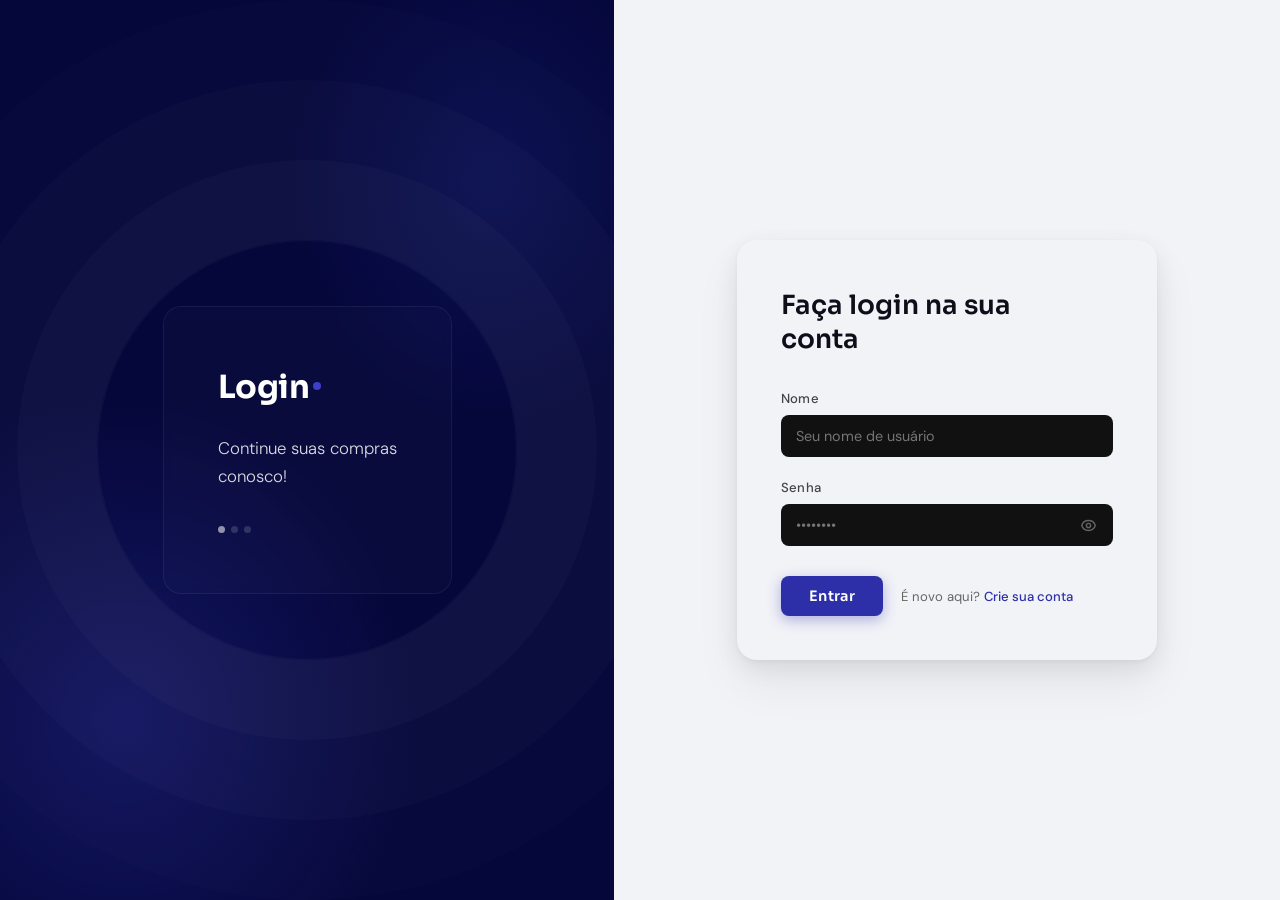
==== index.html @ e55c3688 "adicionando os arquivos" ====
<!DOCTYPE html>
<html lang="pt-BR">
<head>
  <meta charset="UTF-8" />
  <meta name="viewport" content="width=device-width, initial-scale=1.0"/>
  <title>Login</title>
  <link href="https://fonts.googleapis.com/css2?family=Sora:wght@300;400;600;700&family=DM+Sans:wght@300;400;500&display=swap" rel="stylesheet"/>
  <link rel="stylesheet" href="style.css"/>
</head>
<body>

  <!-- LEFT -->
  <section class="left">
    <div class="left-inner">
      <div class="brand">Login<span></span></div>
      <p class="tagline">Continue suas compras<br>conosco!</p>
      <div class="dots">
        <i></i><i></i><i></i>
      </div>
    </div>
  </section>

  <!-- RIGHT -->
  <section class="right">
    <div class="card">
      <h1 class="card-title">Faça login na sua<br>conta</h1>

      <div class="form-group">
        <label for="nome">Nome</label>
        <div class="input-wrap">
          <input type="text" id="nome" placeholder="Seu nome de usuário" autocomplete="username"/>
        </div>
      </div>

      <div class="form-group">
        <label for="senha">Senha</label>
        <div class="input-wrap">
          <input type="password" id="senha" placeholder="••••••••" autocomplete="current-password"/>
          <button class="eye-btn" type="button" aria-label="Mostrar senha" onclick="toggleSenha(this)">
            <svg id="eye-icon" xmlns="http://www.w3.org/2000/svg" fill="none" viewBox="0 0 24 24" stroke="currentColor" stroke-width="2">
              <path stroke-linecap="round" stroke-linejoin="round" d="M15 12a3 3 0 11-6 0 3 3 0 016 0z"/>
              <path stroke-linecap="round" stroke-linejoin="round" d="M2.458 12C3.732 7.943 7.523 5 12 5c4.477 0 8.268 2.943 9.542 7-1.274 4.057-5.065 7-9.542 7-4.477 0-8.268-2.943-9.542-7z"/>
            </svg>
          </button>
        </div>
      </div>

      <div class="form-footer">
        <a href="inicio.html" class="btn-login">Entrar</a>
        <p class="signup-link">É novo aqui? <a href="cadastro.html">Crie sua conta</a></p>
      </div>
    </div>
  </section>
</body>
</html>
---- style.css ----
*, *::before, *::after { box-sizing: border-box; margin: 0; padding: 0; }

    :root {
      --navy:       #05073a;
      --navy-mid:   #0a0f52;
      --navy-light: #111a6e;
      --accent:     #2d2fa8;
      --accent-hover: #3d3fc8;
      --panel-bg:   #f2f3f7;
      --text-light: rgba(255,255,255,0.85);
      --text-muted: rgba(255,255,255,0.50);
      --input-bg:   #111111;
      --label:      #444;
      --border:     #d4d5e0;
    }

    body {
      min-height: 100vh;
      display: flex;
      font-family: 'DM Sans', sans-serif;
      background: var(--panel-bg);
      overflow: hidden;
    }

    /* ── LEFT PANEL ── */
    .left {
      width: 48%;
      background: var(--navy);
      position: relative;
      display: flex;
      align-items: center;
      justify-content: center;
      overflow: hidden;
    }

    /* subtle geometric background layers */
    .left::before {
      content: '';
      position: absolute;
      inset: 0;
      background:
        radial-gradient(ellipse 80% 60% at 20% 80%, rgba(45,47,168,0.35) 0%, transparent 60%),
        radial-gradient(ellipse 60% 50% at 80% 20%, rgba(17,26,110,0.45) 0%, transparent 55%);
    }

    .left::after {
      content: '';
      position: absolute;
      width: 420px; height: 420px;
      border: 1px solid rgba(255,255,255,0.04);
      border-radius: 50%;
      top: 50%; left: 50%;
      transform: translate(-50%, -50%);
      box-shadow: 0 0 0 80px rgba(255,255,255,0.02),
                  0 0 0 160px rgba(255,255,255,0.015),
                  0 0 0 240px rgba(255,255,255,0.008);
    }

    .left-inner {
      position: relative;
      z-index: 2;
      padding: 60px 54px;
      border: 1px solid rgba(255,255,255,0.06);
      border-radius: 18px;
      background: rgba(255,255,255,0.02);
      backdrop-filter: blur(4px);
      max-width: 340px;
      animation: fadeUp 0.7s ease both;
    }

    .brand {
      font-family: 'Sora', sans-serif;
      font-size: 2rem;
      font-weight: 700;
      color: #fff;
      letter-spacing: -0.5px;
      margin-bottom: 28px;
    }

    .brand span {
      display: inline-block;
      width: 8px; height: 8px;
      background: var(--accent-hover);
      border-radius: 50%;
      margin-left: 4px;
      vertical-align: middle;
      margin-bottom: 6px;
    }

    .tagline {
      font-family: 'DM Sans', sans-serif;
      font-size: 1.05rem;
      font-weight: 300;
      color: var(--text-light);
      line-height: 1.65;
    }

    /* decorative dots */
    .dots {
      display: flex; gap: 6px;
      margin-top: 36px;
    }
    .dots i {
      width: 7px; height: 7px;
      border-radius: 50%;
      background: rgba(255,255,255,0.15);
    }
    .dots i:first-child { background: rgba(255,255,255,0.55); }

    /* ── RIGHT PANEL ── */
    .right {
      width: 52%;
      display: flex;
      align-items: center;
      justify-content: center;
      padding: 40px 24px;
      animation: fadeUp 0.7s 0.15s ease both;
    }

    .card {
      width: 100%;
      max-width: 420px;
      background: #f2f3f7;
      border-radius: 20px;
      padding: 48px 44px 44px;
      box-shadow:
        0 2px 4px rgba(0,0,0,0.04),
        0 8px 24px rgba(0,0,0,0.07),
        0 24px 48px rgba(0,0,0,0.06);
    }

    .card-title {
      font-family: 'Sora', sans-serif;
      font-size: 1.65rem;
      font-weight: 600;
      color: #0d0e1a;
      line-height: 1.3;
      margin-bottom: 34px;
    }

    .form-group {
      margin-bottom: 22px;
    }

    label {
      display: block;
      font-size: 0.82rem;
      font-weight: 500;
      color: var(--label);
      margin-bottom: 8px;
      letter-spacing: 0.01em;
    }

    .input-wrap {
      position: relative;
      display: flex;
      align-items: center;
    }

    input[type="text"],
    input[type="password"] {
      width: 100%;
      background: var(--input-bg);
      border: 1.5px solid transparent;
      border-radius: 8px;
      padding: 11px 14px;
      color: #fff;
      font-family: 'DM Sans', sans-serif;
      font-size: 0.9rem;
      outline: none;
      transition: border-color 0.2s, box-shadow 0.2s;
    }

    input[type="text"]:focus,
    input[type="password"]:focus {
      border-color: var(--accent);
      box-shadow: 0 0 0 3px rgba(45,47,168,0.14);
    }

    /* eye toggle */
    .eye-btn {
      position: absolute;
      right: 12px;
      background: none;
      border: none;
      cursor: pointer;
      color: rgba(255,255,255,0.35);
      display: flex;
      align-items: center;
      padding: 4px;
      transition: color 0.2s;
    }
    .eye-btn:hover { color: rgba(255,255,255,0.7); }
    .eye-btn svg { width: 17px; height: 17px; }

    .form-footer {
      display: flex;
      align-items: center;
      gap: 18px;
      margin-top: 30px;
      flex-wrap: wrap;
    }

    .btn-login {
      background: var(--accent);
      color: #fff;
      border: none;
      border-radius: 8px;
      padding: 11px 28px;
      font-family: 'Sora', sans-serif;
      font-size: 0.9rem;
      font-weight: 600;
      cursor: pointer;
      letter-spacing: 0.02em;
      transition: background 0.2s, transform 0.15s, box-shadow 0.2s;
      box-shadow: 0 4px 14px rgba(45,47,168,0.35);
      text-decoration: none;
      display: inline-block;
    }
    .btn-login:hover {
      background: var(--accent-hover);
      transform: translateY(-1px);
      box-shadow: 0 6px 20px rgba(45,47,168,0.45);
    }
    .btn-login:active { transform: translateY(0); }

    .signup-link {
      font-size: 0.82rem;
      color: #666;
    }
    .signup-link a {
      color: var(--accent);
      font-weight: 500;
      text-decoration: none;
      transition: color 0.2s;
    }
    .signup-link a:hover { color: var(--accent-hover); text-decoration: underline; }

    /* ── ANIMATION ── */
    @keyframes fadeUp {
      from { opacity: 0; transform: translateY(22px); }
      to   { opacity: 1; transform: translateY(0); }
    }

    /* ── RESPONSIVE ── */
    @media (max-width: 700px) {
      body { flex-direction: column; overflow: auto; }
      .left { width: 100%; min-height: 200px; padding: 40px 24px; }
      .left::after { display: none; }
      .left-inner { padding: 32px 28px; }
      .right { width: 100%; padding: 32px 20px; }
      .card { padding: 36px 28px 32px; }
    }
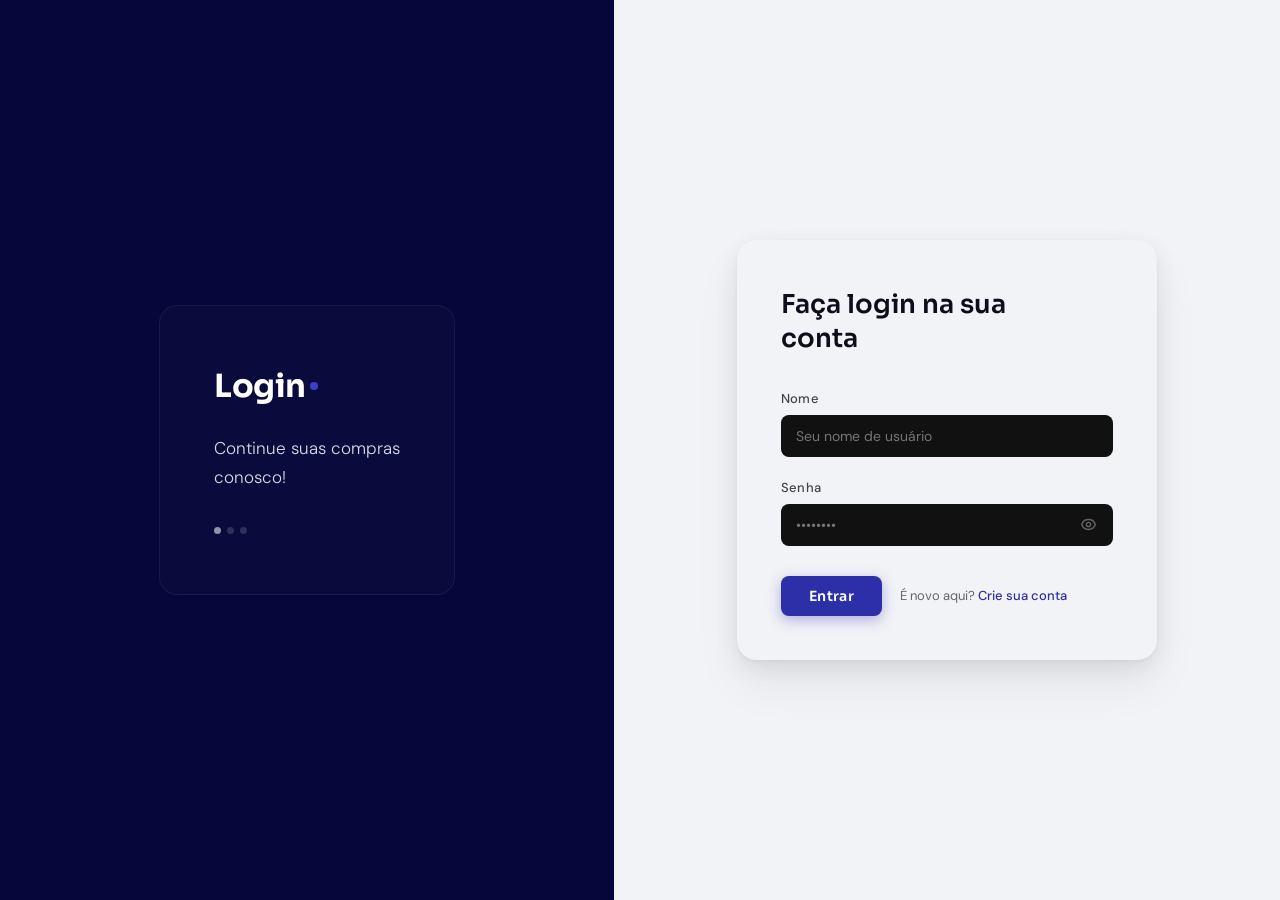
==== commit a89ddbe8: "correções" ====
--- a/index.html
+++ b/index.html
@@ -9,35 +9,33 @@
 </head>
 <body>
 
-  <!-- LEFT -->
-  <section class="left">
-    <div class="left-inner">
-      <div class="brand">Login<span></span></div>
-      <p class="tagline">Continue suas compras<br>conosco!</p>
-      <div class="dots">
+  <section class="esquerda">
+    <div class="conteudo-esquerda">
+      <div class="marca">Login<span></span></div>
+      <p class="slogan">Continue suas compras<br>conosco!</p>
+      <div class="pontos">
         <i></i><i></i><i></i>
       </div>
     </div>
   </section>
 
-  <!-- RIGHT -->
-  <section class="right">
-    <div class="card">
-      <h1 class="card-title">Faça login na sua<br>conta</h1>
+  <section class="direita">
+    <div class="cartao">
+      <h1 class="titulo-cartao">Faça login na sua<br>conta</h1>
 
-      <div class="form-group">
+      <div class="grupo-campo">
         <label for="nome">Nome</label>
-        <div class="input-wrap">
+        <div class="campo-input">
           <input type="text" id="nome" placeholder="Seu nome de usuário" autocomplete="username"/>
         </div>
       </div>
 
-      <div class="form-group">
+      <div class="grupo-campo">
         <label for="senha">Senha</label>
-        <div class="input-wrap">
+        <div class="campo-input">
           <input type="password" id="senha" placeholder="••••••••" autocomplete="current-password"/>
-          <button class="eye-btn" type="button" aria-label="Mostrar senha" onclick="toggleSenha(this)">
-            <svg id="eye-icon" xmlns="http://www.w3.org/2000/svg" fill="none" viewBox="0 0 24 24" stroke="currentColor" stroke-width="2">
+          <button class="botao-olho" type="button" aria-label="Mostrar senha" onclick="toggleSenha(this)">
+            <svg xmlns="http://www.w3.org/2000/svg" fill="none" viewBox="0 0 24 24" stroke="currentColor" stroke-width="2">
               <path stroke-linecap="round" stroke-linejoin="round" d="M15 12a3 3 0 11-6 0 3 3 0 016 0z"/>
               <path stroke-linecap="round" stroke-linejoin="round" d="M2.458 12C3.732 7.943 7.523 5 12 5c4.477 0 8.268 2.943 9.542 7-1.274 4.057-5.065 7-9.542 7-4.477 0-8.268-2.943-9.542-7z"/>
             </svg>
@@ -45,11 +43,22 @@
         </div>
       </div>
 
-      <div class="form-footer">
-        <a href="inicio.html" class="btn-login">Entrar</a>
-        <p class="signup-link">É novo aqui? <a href="cadastro.html">Crie sua conta</a></p>
+      <div class="rodape-formulario">
+        <a href="inicio.html" class="botao-login">Entrar</a>
+        <p class="link-cadastro">É novo aqui? <a href="cadastro.html">Crie sua conta</a></p>
       </div>
     </div>
   </section>
+
+  <script>
+  function toggleSenha(btn) {
+    var input = btn.parentElement.querySelector('input');
+    if (input.type === 'password') {
+      input.type = 'text';
+    } else {
+      input.type = 'password';
+    }
+  }
+  </script>
 </body>
-</html>+</html>
--- a/style.css
+++ b/style.css
@@ -1,253 +1,207 @@
-*, *::before, *::after { box-sizing: border-box; margin: 0; padding: 0; }
-
-    :root {
-      --navy:       #05073a;
-      --navy-mid:   #0a0f52;
-      --navy-light: #111a6e;
-      --accent:     #2d2fa8;
-      --accent-hover: #3d3fc8;
-      --panel-bg:   #f2f3f7;
-      --text-light: rgba(255,255,255,0.85);
-      --text-muted: rgba(255,255,255,0.50);
-      --input-bg:   #111111;
-      --label:      #444;
-      --border:     #d4d5e0;
-    }
-
-    body {
-      min-height: 100vh;
-      display: flex;
-      font-family: 'DM Sans', sans-serif;
-      background: var(--panel-bg);
-      overflow: hidden;
-    }
-
-    /* ── LEFT PANEL ── */
-    .left {
-      width: 48%;
-      background: var(--navy);
-      position: relative;
-      display: flex;
-      align-items: center;
-      justify-content: center;
-      overflow: hidden;
-    }
-
-    /* subtle geometric background layers */
-    .left::before {
-      content: '';
-      position: absolute;
-      inset: 0;
-      background:
-        radial-gradient(ellipse 80% 60% at 20% 80%, rgba(45,47,168,0.35) 0%, transparent 60%),
-        radial-gradient(ellipse 60% 50% at 80% 20%, rgba(17,26,110,0.45) 0%, transparent 55%);
-    }
-
-    .left::after {
-      content: '';
-      position: absolute;
-      width: 420px; height: 420px;
-      border: 1px solid rgba(255,255,255,0.04);
-      border-radius: 50%;
-      top: 50%; left: 50%;
-      transform: translate(-50%, -50%);
-      box-shadow: 0 0 0 80px rgba(255,255,255,0.02),
-                  0 0 0 160px rgba(255,255,255,0.015),
-                  0 0 0 240px rgba(255,255,255,0.008);
-    }
-
-    .left-inner {
-      position: relative;
-      z-index: 2;
-      padding: 60px 54px;
-      border: 1px solid rgba(255,255,255,0.06);
-      border-radius: 18px;
-      background: rgba(255,255,255,0.02);
-      backdrop-filter: blur(4px);
-      max-width: 340px;
-      animation: fadeUp 0.7s ease both;
-    }
-
-    .brand {
-      font-family: 'Sora', sans-serif;
-      font-size: 2rem;
-      font-weight: 700;
-      color: #fff;
-      letter-spacing: -0.5px;
-      margin-bottom: 28px;
-    }
-
-    .brand span {
-      display: inline-block;
-      width: 8px; height: 8px;
-      background: var(--accent-hover);
-      border-radius: 50%;
-      margin-left: 4px;
-      vertical-align: middle;
-      margin-bottom: 6px;
-    }
-
-    .tagline {
-      font-family: 'DM Sans', sans-serif;
-      font-size: 1.05rem;
-      font-weight: 300;
-      color: var(--text-light);
-      line-height: 1.65;
-    }
-
-    /* decorative dots */
-    .dots {
-      display: flex; gap: 6px;
-      margin-top: 36px;
-    }
-    .dots i {
-      width: 7px; height: 7px;
-      border-radius: 50%;
-      background: rgba(255,255,255,0.15);
-    }
-    .dots i:first-child { background: rgba(255,255,255,0.55); }
-
-    /* ── RIGHT PANEL ── */
-    .right {
-      width: 52%;
-      display: flex;
-      align-items: center;
-      justify-content: center;
-      padding: 40px 24px;
-      animation: fadeUp 0.7s 0.15s ease both;
-    }
-
-    .card {
-      width: 100%;
-      max-width: 420px;
-      background: #f2f3f7;
-      border-radius: 20px;
-      padding: 48px 44px 44px;
-      box-shadow:
-        0 2px 4px rgba(0,0,0,0.04),
-        0 8px 24px rgba(0,0,0,0.07),
-        0 24px 48px rgba(0,0,0,0.06);
-    }
-
-    .card-title {
-      font-family: 'Sora', sans-serif;
-      font-size: 1.65rem;
-      font-weight: 600;
-      color: #0d0e1a;
-      line-height: 1.3;
-      margin-bottom: 34px;
-    }
-
-    .form-group {
-      margin-bottom: 22px;
-    }
-
-    label {
-      display: block;
-      font-size: 0.82rem;
-      font-weight: 500;
-      color: var(--label);
-      margin-bottom: 8px;
-      letter-spacing: 0.01em;
-    }
-
-    .input-wrap {
-      position: relative;
-      display: flex;
-      align-items: center;
-    }
-
-    input[type="text"],
-    input[type="password"] {
-      width: 100%;
-      background: var(--input-bg);
-      border: 1.5px solid transparent;
-      border-radius: 8px;
-      padding: 11px 14px;
-      color: #fff;
-      font-family: 'DM Sans', sans-serif;
-      font-size: 0.9rem;
-      outline: none;
-      transition: border-color 0.2s, box-shadow 0.2s;
-    }
-
-    input[type="text"]:focus,
-    input[type="password"]:focus {
-      border-color: var(--accent);
-      box-shadow: 0 0 0 3px rgba(45,47,168,0.14);
-    }
-
-    /* eye toggle */
-    .eye-btn {
-      position: absolute;
-      right: 12px;
-      background: none;
-      border: none;
-      cursor: pointer;
-      color: rgba(255,255,255,0.35);
-      display: flex;
-      align-items: center;
-      padding: 4px;
-      transition: color 0.2s;
-    }
-    .eye-btn:hover { color: rgba(255,255,255,0.7); }
-    .eye-btn svg { width: 17px; height: 17px; }
-
-    .form-footer {
-      display: flex;
-      align-items: center;
-      gap: 18px;
-      margin-top: 30px;
-      flex-wrap: wrap;
-    }
-
-    .btn-login {
-      background: var(--accent);
-      color: #fff;
-      border: none;
-      border-radius: 8px;
-      padding: 11px 28px;
-      font-family: 'Sora', sans-serif;
-      font-size: 0.9rem;
-      font-weight: 600;
-      cursor: pointer;
-      letter-spacing: 0.02em;
-      transition: background 0.2s, transform 0.15s, box-shadow 0.2s;
-      box-shadow: 0 4px 14px rgba(45,47,168,0.35);
-      text-decoration: none;
-      display: inline-block;
-    }
-    .btn-login:hover {
-      background: var(--accent-hover);
-      transform: translateY(-1px);
-      box-shadow: 0 6px 20px rgba(45,47,168,0.45);
-    }
-    .btn-login:active { transform: translateY(0); }
-
-    .signup-link {
-      font-size: 0.82rem;
-      color: #666;
-    }
-    .signup-link a {
-      color: var(--accent);
-      font-weight: 500;
-      text-decoration: none;
-      transition: color 0.2s;
-    }
-    .signup-link a:hover { color: var(--accent-hover); text-decoration: underline; }
-
-    /* ── ANIMATION ── */
-    @keyframes fadeUp {
-      from { opacity: 0; transform: translateY(22px); }
-      to   { opacity: 1; transform: translateY(0); }
-    }
-
-    /* ── RESPONSIVE ── */
-    @media (max-width: 700px) {
-      body { flex-direction: column; overflow: auto; }
-      .left { width: 100%; min-height: 200px; padding: 40px 24px; }
-      .left::after { display: none; }
-      .left-inner { padding: 32px 28px; }
-      .right { width: 100%; padding: 32px 20px; }
-      .card { padding: 36px 28px 32px; }
-    }+* { box-sizing: border-box; margin: 0; padding: 0; }
+
+body {
+  min-height: 100vh;
+  display: grid;
+  grid-template-columns: 48% 52%;
+  font-family: 'DM Sans', sans-serif;
+  background: #f2f3f7;
+  overflow: hidden;
+}
+
+.esquerda {
+  background: #05073a;
+  position: relative;
+  display: grid;
+  place-items: center;
+  overflow: hidden;
+}
+
+.conteudo-esquerda {
+  position: relative;
+  z-index: 2;
+  padding: 60px 54px;
+  border: 1px solid rgba(255,255,255,0.06);
+  border-radius: 18px;
+  background: rgba(255,255,255,0.02);
+  backdrop-filter: blur(4px);
+  max-width: 340px;
+  animation: fadeUp 0.7s ease both;
+}
+
+.marca {
+  font-family: 'Sora', sans-serif;
+  font-size: 32px;
+  font-weight: 700;
+  color: #fff;
+  letter-spacing: -0.5px;
+  margin-bottom: 28px;
+}
+
+.marca span {
+  display: inline-block;
+  width: 8px; height: 8px;
+  background: #3d3fc8;
+  border-radius: 50%;
+  margin-left: 4px;
+  vertical-align: middle;
+  margin-bottom: 6px;
+}
+
+.slogan {
+  font-family: 'DM Sans', sans-serif;
+  font-size: 17px;
+  font-weight: 300;
+  color: rgba(255,255,255,0.85);
+  line-height: 1.65;
+}
+
+.pontos {
+  display: flex; gap: 6px;
+  margin-top: 36px;
+}
+
+.pontos i {
+  width: 7px; height: 7px;
+  border-radius: 50%;
+  background: rgba(255,255,255,0.15);
+}
+
+.pontos i:first-child { background: rgba(255,255,255,0.55); }
+
+.direita {
+  display: grid;
+  place-items: center;
+  padding: 40px 24px;
+  animation: fadeUp 0.7s 0.15s ease both;
+}
+
+.cartao {
+  width: 100%;
+  max-width: 420px;
+  background: #f2f3f7;
+  border-radius: 20px;
+  padding: 48px 44px 44px;
+  box-shadow:
+    0 2px 4px rgba(0,0,0,0.04),
+    0 8px 24px rgba(0,0,0,0.07),
+    0 24px 48px rgba(0,0,0,0.06);
+}
+
+.titulo-cartao {
+  font-family: 'Sora', sans-serif;
+  font-size: 26px;
+  font-weight: 600;
+  color: #0d0e1a;
+  line-height: 1.3;
+  margin-bottom: 34px;
+}
+
+.grupo-campo {
+  margin-bottom: 22px;
+}
+
+label {
+  display: block;
+  font-size: 13px;
+  font-weight: 500;
+  color: #444;
+  margin-bottom: 8px;
+  letter-spacing: 0.01em;
+}
+
+.campo-input {
+  position: relative;
+  display: flex;
+  align-items: center;
+}
+
+input[type="text"],
+input[type="password"] {
+  width: 100%;
+  background: #111111;
+  border: 1.5px solid transparent;
+  border-radius: 8px;
+  padding: 11px 14px;
+  color: #fff;
+  font-family: 'DM Sans', sans-serif;
+  font-size: 14px;
+  outline: none;
+  transition: border-color 0.2s, box-shadow 0.2s;
+}
+
+input[type="text"]:focus,
+input[type="password"]:focus {
+  border-color: #2d2fa8;
+  box-shadow: 0 0 0 3px rgba(45,47,168,0.14);
+}
+
+.botao-olho {
+  position: absolute;
+  right: 12px;
+  background: none;
+  border: none;
+  cursor: pointer;
+  color: rgba(255,255,255,0.35);
+  display: flex;
+  align-items: center;
+  padding: 4px;
+  transition: color 0.2s;
+}
+
+.botao-olho:hover { color: rgba(255,255,255,0.7); }
+.botao-olho svg { width: 17px; height: 17px; }
+
+.rodape-formulario {
+  display: flex;
+  align-items: center;
+  gap: 18px;
+  margin-top: 30px;
+  flex-wrap: wrap;
+}
+
+.botao-login {
+  background: #2d2fa8;
+  color: #fff;
+  border: none;
+  border-radius: 8px;
+  padding: 11px 28px;
+  font-family: 'Sora', sans-serif;
+  font-size: 14px;
+  font-weight: 600;
+  cursor: pointer;
+  letter-spacing: 0.02em;
+  transition: background 0.2s, transform 0.15s, box-shadow 0.2s;
+  box-shadow: 0 4px 14px rgba(45,47,168,0.35);
+  text-decoration: none;
+  display: inline-block;
+}
+
+.botao-login:hover {
+  background: #3d3fc8;
+  transform: translateY(-1px);
+  box-shadow: 0 6px 20px rgba(45,47,168,0.45);
+}
+
+.botao-login:active { transform: translateY(0); }
+
+.link-cadastro {
+  font-size: 13px;
+  color: #666;
+}
+
+.link-cadastro a {
+  color: #2d2fa8;
+  font-weight: 500;
+  text-decoration: none;
+  transition: color 0.2s;
+}
+
+.link-cadastro a:hover { color: #3d3fc8; text-decoration: underline; }
+
+@keyframes fadeUp {
+  from { opacity: 0; transform: translateY(22px); }
+  to   { opacity: 1; transform: translateY(0); }
+}
+
+
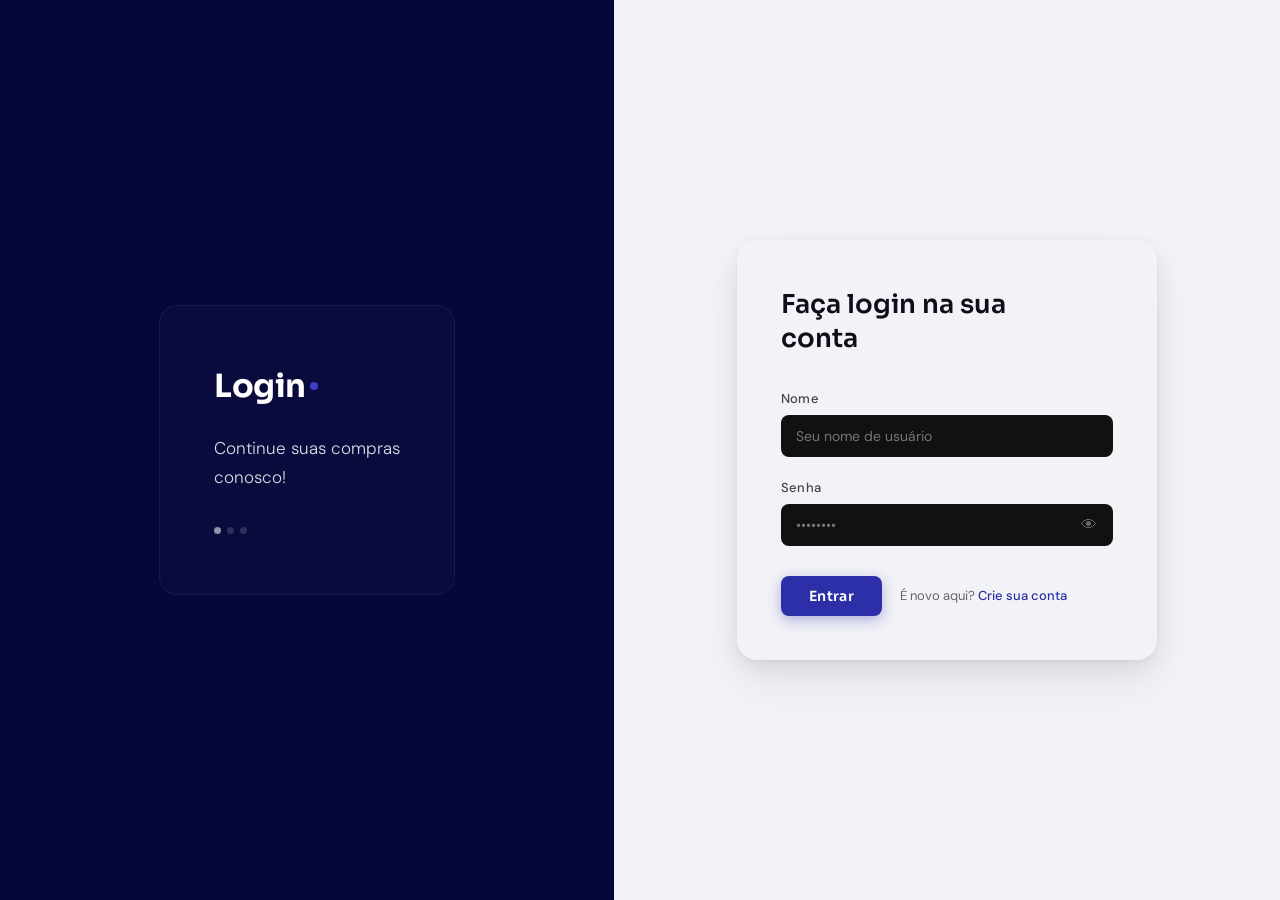
==== commit e0213122: "adicionando os emojis para facilitar" ====
--- a/index.html
+++ b/index.html
@@ -26,20 +26,15 @@
       <div class="grupo-campo">
         <label for="nome">Nome</label>
         <div class="campo-input">
-          <input type="text" id="nome" placeholder="Seu nome de usuário" autocomplete="username"/>
+          <input type="text" id="nome" placeholder="Seu nome de usuário"/>
         </div>
       </div>
 
       <div class="grupo-campo">
         <label for="senha">Senha</label>
         <div class="campo-input">
-          <input type="password" id="senha" placeholder="••••••••" autocomplete="current-password"/>
-          <button class="botao-olho" type="button" aria-label="Mostrar senha" onclick="toggleSenha(this)">
-            <svg xmlns="http://www.w3.org/2000/svg" fill="none" viewBox="0 0 24 24" stroke="currentColor" stroke-width="2">
-              <path stroke-linecap="round" stroke-linejoin="round" d="M15 12a3 3 0 11-6 0 3 3 0 016 0z"/>
-              <path stroke-linecap="round" stroke-linejoin="round" d="M2.458 12C3.732 7.943 7.523 5 12 5c4.477 0 8.268 2.943 9.542 7-1.274 4.057-5.065 7-9.542 7-4.477 0-8.268-2.943-9.542-7z"/>
-            </svg>
-          </button>
+          <input type="password" id="senha" placeholder="••••••••"/>
+          <button class="botao-olho" type="button" onclick="toggleSenha(this)">👁</button>
         </div>
       </div>
 
--- a/style.css
+++ b/style.css
@@ -146,11 +146,11 @@
   display: flex;
   align-items: center;
   padding: 4px;
+  font-size: 16px;
   transition: color 0.2s;
 }
 
 .botao-olho:hover { color: rgba(255,255,255,0.7); }
-.botao-olho svg { width: 17px; height: 17px; }
 
 .rodape-formulario {
   display: flex;
